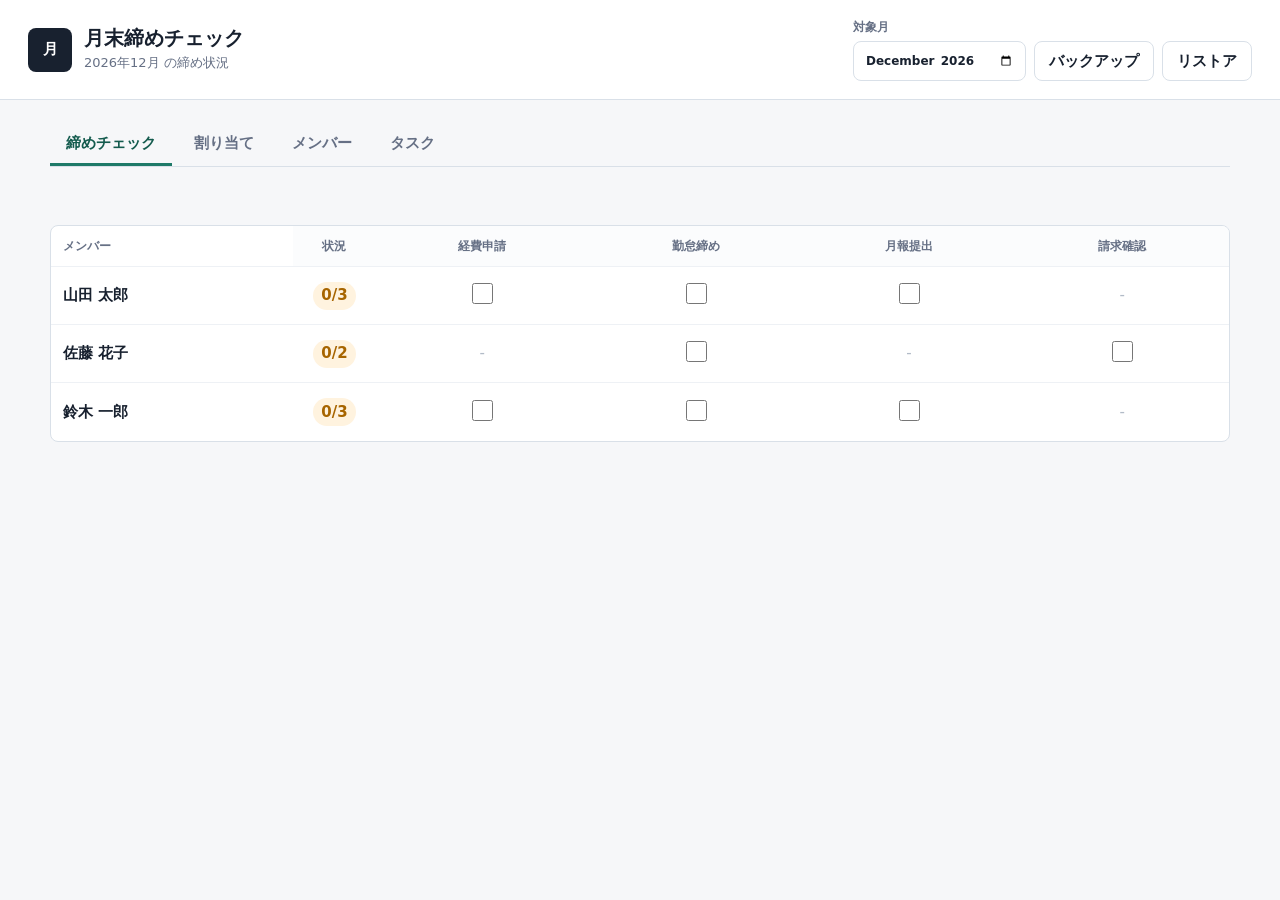
==== monthlyclosing/index.html @ a0916308 "feat: add monthlyclosing" ====
<!doctype html>
<html lang="ja">
  <head>
    <meta charset="utf-8" />
    <meta name="viewport" content="width=device-width, initial-scale=1" />
    <title>月末締めチェック</title>
    <link rel="icon" href="./favicon.svg" type="image/svg+xml" />
    <link rel="stylesheet" href="./styles.css" />
  </head>
  <body>
    <div id="app">
      <header class="app-header">
        <div class="brand">
          <div class="brand-mark" aria-hidden="true">月</div>
          <div>
            <h1>月末締めチェック</h1>
            <p id="monthLabel">対象月を読み込み中</p>
          </div>
        </div>
        <div class="header-actions">
          <label class="month-field">
            <span>対象月</span>
            <input id="monthInput" type="month" />
          </label>
          <button id="backupBtn" class="secondary-button" type="button">バックアップ</button>
          <label class="secondary-button file-button" for="restoreInput">リストア</label>
          <input id="restoreInput" class="sr-only" type="file" accept="text/csv,.csv" />
        </div>
      </header>

      <main>
        <nav class="tabs" aria-label="画面切替">
          <button class="tab is-active" type="button" data-view="check">締めチェック</button>
          <button class="tab" type="button" data-view="assignments">割り当て</button>
          <button class="tab" type="button" data-view="members">メンバー</button>
          <button class="tab" type="button" data-view="tasks">タスク</button>
        </nav>

        <div id="statusMessage" class="status-message" role="status" aria-live="polite"></div>

        <section id="checkView" class="view is-active">
          <div id="checkList" class="check-matrix-wrap"></div>
        </section>

        <section id="assignmentsView" class="view" aria-labelledby="assignmentsHeading">
          <div class="view-heading">
            <div>
              <h2 id="assignmentsHeading">割り当て</h2>
              <p>メンバーごとの対象タスク</p>
            </div>
          </div>
          <div id="assignmentMatrix" class="matrix-wrap"></div>
        </section>

        <section id="membersView" class="view" aria-labelledby="membersHeading">
          <div class="view-heading">
            <div>
              <h2 id="membersHeading">メンバー</h2>
              <p>チェック対象者のマスタ</p>
            </div>
          </div>
          <form id="memberForm" class="inline-form" autocomplete="off">
            <label>
              <span>氏名</span>
              <input id="memberNameInput" name="name" type="text" required maxlength="40" />
            </label>
            <button class="primary-button" type="submit">追加</button>
          </form>
          <div id="membersTable" class="table-wrap"></div>
        </section>

        <section id="tasksView" class="view" aria-labelledby="tasksHeading">
          <div class="view-heading">
            <div>
              <h2 id="tasksHeading">タスク</h2>
              <p>月末締めで確認する項目</p>
            </div>
          </div>
          <form id="taskForm" class="inline-form" autocomplete="off">
            <label>
              <span>タスク名</span>
              <input id="taskNameInput" name="name" type="text" required maxlength="50" />
            </label>
            <button class="primary-button" type="submit">追加</button>
          </form>
          <div id="tasksTable" class="table-wrap"></div>
        </section>
      </main>
    </div>

    <script src="./app.js" defer></script>
  </body>
</html>
---- monthlyclosing/styles.css ----
:root {
  color-scheme: light;
  --bg: #f6f7f9;
  --surface: #ffffff;
  --surface-strong: #eef5f3;
  --ink: #18212f;
  --muted: #667085;
  --line: #d9e0e8;
  --accent: #1f7a68;
  --accent-strong: #145b4e;
  --accent-soft: #dff1ed;
  --blue: #315da8;
  --amber: #a76500;
  --danger: #b42318;
  --danger-soft: #fde8e6;
  --success: #237a48;
  --shadow: 0 14px 36px rgba(24, 33, 47, 0.08);
  --radius: 8px;
}

* {
  box-sizing: border-box;
}

body {
  margin: 0;
  min-width: 320px;
  background: var(--bg);
  color: var(--ink);
  font-family:
    system-ui,
    -apple-system,
    BlinkMacSystemFont,
    "Segoe UI",
    sans-serif;
  font-size: 15px;
  line-height: 1.5;
}

button,
input {
  font: inherit;
}

button {
  cursor: pointer;
}

button:disabled {
  cursor: not-allowed;
  opacity: 0.55;
}

#app {
  min-height: 100vh;
}

.app-header {
  display: flex;
  align-items: center;
  justify-content: space-between;
  gap: 20px;
  padding: 18px 28px;
  border-bottom: 1px solid var(--line);
  background: var(--surface);
  position: sticky;
  top: 0;
  z-index: 5;
}

.brand {
  display: flex;
  align-items: center;
  gap: 12px;
  min-width: 0;
}

.brand-mark {
  display: grid;
  place-items: center;
  flex: 0 0 auto;
  width: 44px;
  height: 44px;
  border-radius: var(--radius);
  background: var(--ink);
  color: #fff;
  font-weight: 700;
}

h1,
h2,
p {
  margin: 0;
}

h1 {
  font-size: 20px;
  line-height: 1.2;
}

h2 {
  font-size: 19px;
  line-height: 1.25;
}

.brand p,
.view-heading p {
  color: var(--muted);
  font-size: 13px;
  margin-top: 3px;
}

.header-actions {
  display: flex;
  align-items: end;
  justify-content: flex-end;
  flex-wrap: wrap;
  gap: 8px;
}

.month-field,
.inline-form label {
  display: grid;
  gap: 5px;
  color: var(--muted);
  font-size: 12px;
  font-weight: 700;
}

.month-field input,
.inline-form input,
.editable-input {
  height: 40px;
  min-width: 0;
  border: 1px solid var(--line);
  border-radius: var(--radius);
  background: #fff;
  color: var(--ink);
  padding: 0 11px;
  outline: none;
}

.month-field input:focus,
.inline-form input:focus,
.editable-input:focus {
  border-color: var(--accent);
  box-shadow: 0 0 0 3px rgba(31, 122, 104, 0.14);
}

.icon-button,
.primary-button,
.secondary-button {
  display: inline-grid;
  place-items: center;
  min-height: 40px;
  border: 1px solid transparent;
  border-radius: var(--radius);
  font-weight: 700;
  white-space: nowrap;
}

.icon-button {
  width: 40px;
  padding: 0;
  background: #fff;
  border-color: var(--line);
  color: var(--ink);
  font-size: 21px;
  text-decoration: none;
}

.file-button {
  line-height: 1;
}

.primary-button {
  padding: 0 16px;
  background: var(--accent);
  color: #fff;
}

.primary-button:hover {
  background: var(--accent-strong);
}

.secondary-button {
  padding: 0 14px;
  background: #fff;
  border-color: var(--line);
  color: var(--ink);
}

main {
  width: min(1180px, calc(100% - 32px));
  margin: 24px auto 48px;
}

.tabs {
  display: flex;
  gap: 6px;
  margin-top: 22px;
  border-bottom: 1px solid var(--line);
  overflow-x: auto;
}

.tab {
  min-height: 42px;
  padding: 0 16px;
  border: 0;
  border-bottom: 3px solid transparent;
  background: transparent;
  color: var(--muted);
  font-weight: 800;
  white-space: nowrap;
}

.tab.is-active {
  color: var(--accent-strong);
  border-bottom-color: var(--accent);
}

.status-message {
  min-height: 34px;
  margin: 12px 0;
  color: var(--muted);
  font-size: 13px;
}

.status-message.is-visible {
  display: inline-flex;
  align-items: center;
  min-height: 34px;
  padding: 0 12px;
  border: 1px solid var(--line);
  border-radius: var(--radius);
  background: var(--surface);
}

.status-message.is-danger {
  color: var(--danger);
  border-color: #f8c3bd;
  background: var(--danger-soft);
}

.view {
  display: none;
}

.view.is-active {
  display: block;
}

.view-heading {
  display: flex;
  align-items: start;
  justify-content: space-between;
  gap: 16px;
  margin-bottom: 16px;
}

.check-matrix-wrap {
  overflow: auto;
  border: 1px solid var(--line);
  border-radius: var(--radius);
  background: var(--surface);
}

.check-matrix-table {
  min-width: 720px;
}

.check-matrix-table th,
.check-matrix-table td {
  text-align: center;
}

.check-matrix-table .sticky-member-col {
  position: sticky;
  left: 0;
  z-index: 2;
  min-width: 150px;
  max-width: 220px;
  text-align: left;
  background: inherit;
}

.check-matrix-table th.sticky-member-col {
  z-index: 4;
}

.summary-col {
  width: 82px;
}

.task-col {
  min-width: 132px;
}

.check-matrix-cell {
  height: 58px;
  min-width: 112px;
  text-align: center;
}

.check-matrix-cell.is-unassigned {
  color: #b2bbc7;
}

.check-checkbox,
.matrix-checkbox {
  width: 21px;
  height: 21px;
  accent-color: var(--accent);
}

.task-name {
  font-weight: 800;
  overflow-wrap: anywhere;
}

.strong-cell {
  font-weight: 800;
  overflow-wrap: anywhere;
}

.empty-state {
  padding: 22px 16px;
  border: 1px dashed var(--line);
  border-radius: var(--radius);
  background: #fff;
  color: var(--muted);
  text-align: center;
}

.matrix-wrap,
.table-wrap {
  overflow: auto;
  border: 1px solid var(--line);
  border-radius: var(--radius);
  background: var(--surface);
}

table {
  width: 100%;
  border-collapse: collapse;
}

th,
td {
  min-height: 52px;
  padding: 11px 12px;
  border-bottom: 1px solid #eef1f5;
  text-align: left;
  vertical-align: middle;
}

th {
  position: sticky;
  top: 0;
  z-index: 1;
  background: #fbfcfd;
  color: var(--muted);
  font-size: 12px;
  font-weight: 800;
}

tbody tr:last-child td {
  border-bottom: 0;
}

.matrix-table {
  min-width: 760px;
}

.matrix-table th:first-child,
.matrix-table td:first-child {
  position: sticky;
  left: 0;
  z-index: 2;
  background: inherit;
}

.matrix-table th:first-child {
  z-index: 3;
}

.matrix-cell {
  text-align: center;
}

.inline-form {
  display: grid;
  grid-template-columns: minmax(220px, 1fr) auto;
  gap: 10px;
  align-items: end;
  margin-bottom: 14px;
  padding: 14px;
  border: 1px solid var(--line);
  border-radius: var(--radius);
  background: var(--surface);
}

.editable-input {
  width: 100%;
}

.row-actions {
  display: flex;
  gap: 8px;
  justify-content: flex-end;
}

.text-button {
  min-height: 34px;
  padding: 0 10px;
  border: 1px solid var(--line);
  border-radius: var(--radius);
  background: #fff;
  color: var(--ink);
  font-weight: 800;
}

.text-button.is-danger {
  color: var(--danger);
  border-color: #f8c3bd;
  background: var(--danger-soft);
}

.count-badge {
  display: inline-grid;
  place-items: center;
  min-width: 30px;
  height: 28px;
  padding: 0 8px;
  border-radius: 999px;
  background: var(--accent-soft);
  color: var(--accent-strong);
  font-weight: 800;
}

.summary-badge.is-done {
  background: #e3f4ea;
  color: var(--success);
}

.summary-badge.is-open {
  background: #fff3df;
  color: var(--amber);
}

.sr-only {
  position: absolute;
  width: 1px;
  height: 1px;
  padding: 0;
  margin: -1px;
  overflow: hidden;
  clip: rect(0, 0, 0, 0);
  white-space: nowrap;
  border: 0;
}

@media (max-width: 820px) {
  .app-header {
    align-items: flex-start;
    flex-direction: column;
    padding: 16px;
  }

  .header-actions {
    justify-content: flex-start;
    width: 100%;
  }

  main {
    width: min(100% - 20px, 1180px);
    margin-top: 14px;
  }

  .view-heading {
    align-items: stretch;
    flex-direction: column;
  }

  .inline-form {
    grid-template-columns: 1fr;
  }

}

@media (max-width: 520px) {
  .brand {
    align-items: flex-start;
  }

  .brand-mark {
    width: 40px;
    height: 40px;
  }

  h1 {
    font-size: 18px;
  }

  .month-field {
    width: 100%;
  }

  .month-field input {
    width: 100%;
  }
}
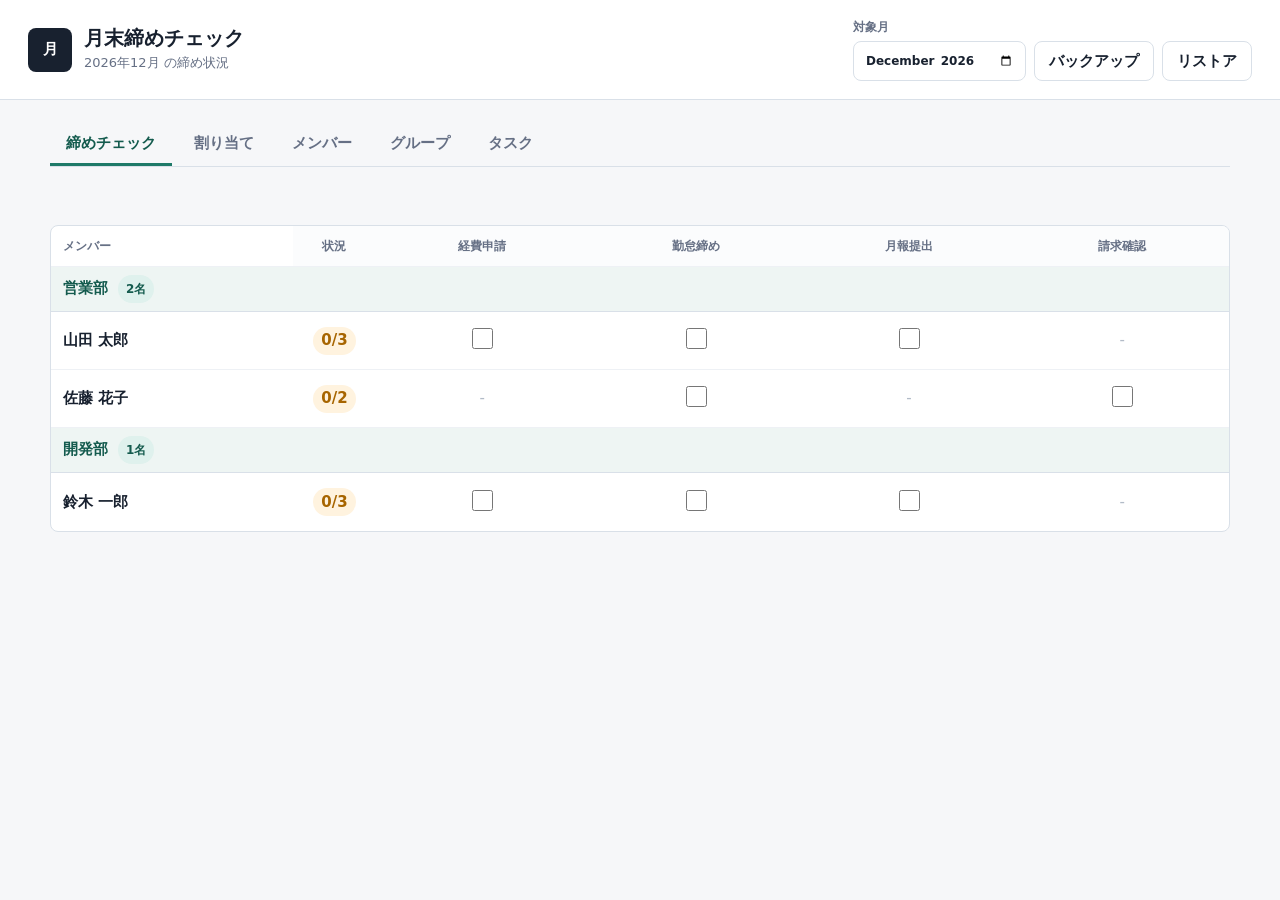
==== commit 7292efce: "feat: add group" ====
--- a/monthlyclosing/index.html
+++ b/monthlyclosing/index.html
@@ -33,6 +33,7 @@
           <button class="tab is-active" type="button" data-view="check">締めチェック</button>
           <button class="tab" type="button" data-view="assignments">割り当て</button>
           <button class="tab" type="button" data-view="members">メンバー</button>
+          <button class="tab" type="button" data-view="groups">グループ</button>
           <button class="tab" type="button" data-view="tasks">タスク</button>
         </nav>
 
@@ -59,14 +60,35 @@
               <p>チェック対象者のマスタ</p>
             </div>
           </div>
-          <form id="memberForm" class="inline-form" autocomplete="off">
+          <form id="memberForm" class="inline-form inline-form-3" autocomplete="off">
             <label>
               <span>氏名</span>
               <input id="memberNameInput" name="name" type="text" required maxlength="40" />
             </label>
+            <label>
+              <span>グループ</span>
+              <select id="memberGroupInput" name="groupId"></select>
+            </label>
             <button class="primary-button" type="submit">追加</button>
           </form>
           <div id="membersTable" class="table-wrap"></div>
+        </section>
+
+        <section id="groupsView" class="view" aria-labelledby="groupsHeading">
+          <div class="view-heading">
+            <div>
+              <h2 id="groupsHeading">グループ</h2>
+              <p>メンバーをまとめる区分</p>
+            </div>
+          </div>
+          <form id="groupForm" class="inline-form" autocomplete="off">
+            <label>
+              <span>グループ名</span>
+              <input id="groupNameInput" name="name" type="text" required maxlength="40" />
+            </label>
+            <button class="primary-button" type="submit">追加</button>
+          </form>
+          <div id="groupsTable" class="table-wrap"></div>
         </section>
 
         <section id="tasksView" class="view" aria-labelledby="tasksHeading">
--- a/monthlyclosing/styles.css
+++ b/monthlyclosing/styles.css
@@ -323,6 +323,33 @@
   overflow-wrap: anywhere;
 }
 
+.group-row td {
+  padding: 8px 12px;
+}
+
+.group-row-cell {
+  position: sticky;
+  left: 0;
+  background: var(--surface-strong);
+  border-bottom: 1px solid var(--line);
+}
+
+.check-matrix-table .group-row-cell {
+  text-align: left;
+}
+
+.group-row-name {
+  font-weight: 800;
+  color: var(--accent-strong);
+}
+
+.group-row-count {
+  margin-left: 10px;
+  min-width: auto;
+  height: 22px;
+  font-size: 12px;
+}
+
 .empty-state {
   padding: 22px 16px;
   border: 1px dashed var(--line);
@@ -398,6 +425,31 @@
   border: 1px solid var(--line);
   border-radius: var(--radius);
   background: var(--surface);
+}
+
+.inline-form-3 {
+  grid-template-columns: minmax(200px, 1fr) minmax(150px, 220px) auto;
+}
+
+.inline-form select {
+  height: 40px;
+  border: 1px solid var(--line);
+  border-radius: var(--radius);
+  background: #fff;
+  color: var(--ink);
+  padding: 0 11px;
+  outline: none;
+}
+
+.inline-form select:focus {
+  border-color: var(--accent);
+  box-shadow: 0 0 0 3px rgba(31, 122, 104, 0.14);
+}
+
+select.editable-input {
+  width: 100%;
+  height: 40px;
+  background: #fff;
 }
 
 .editable-input {
